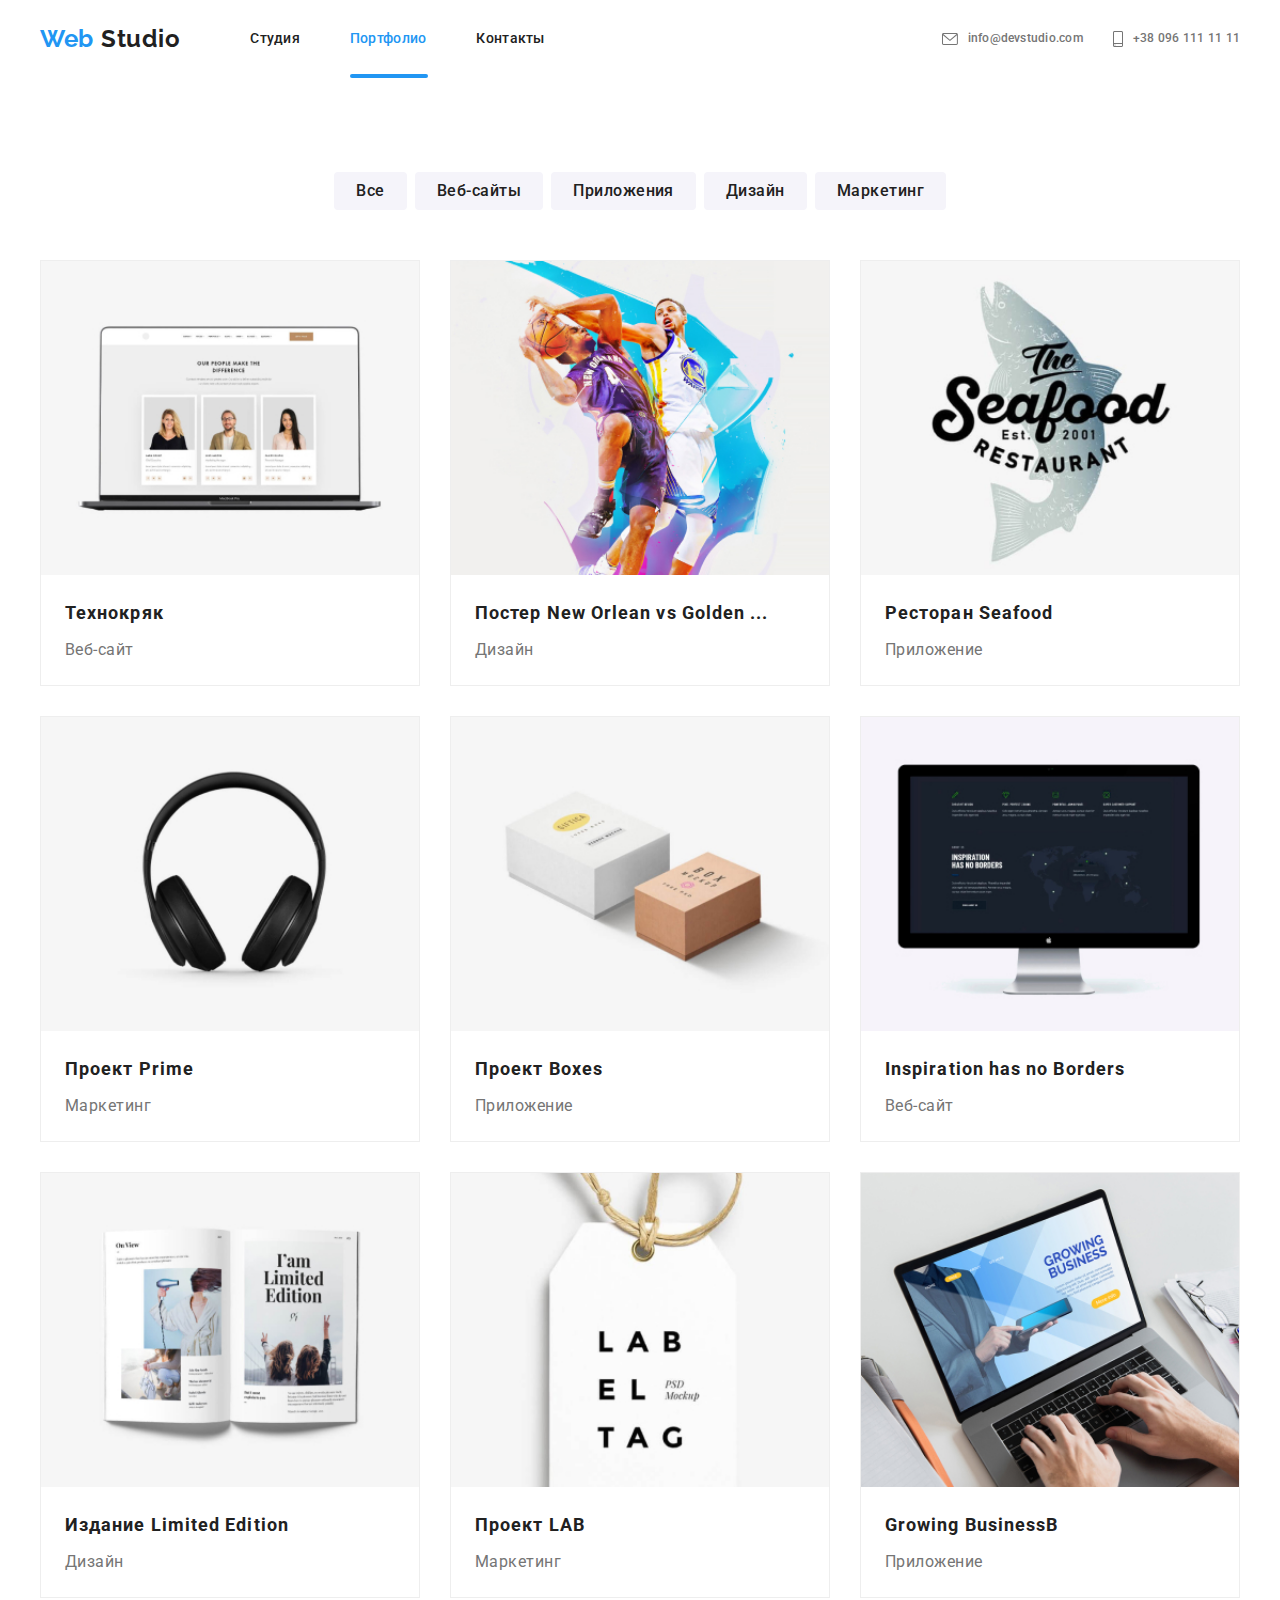
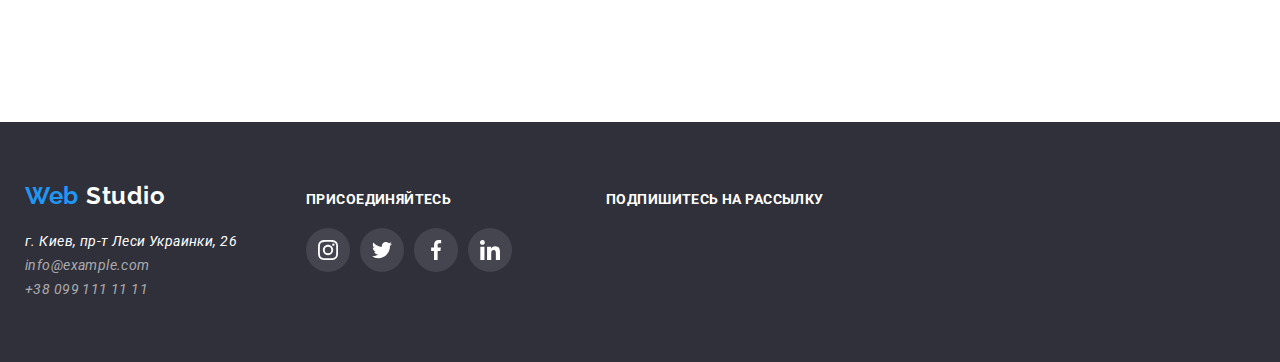
==== portfolio.html @ 76b2c0dd "сделано меню подчеркивание в меню навигации" ====
<!DOCTYPE html>
<html lang="ru">
  <head>
    <meta charset="UTF-8" />
    <meta name="viewport" content="width=device-width, initial-scale=1.0" />
    <title>Портфолио</title>
    <link
      href="https://fonts.googleapis.com/css2?family=Raleway:wght@700&family=Roboto:wght@400;500;700;900&display=swap"
      rel="stylesheet"
    />
    <link rel="stylesheet" href="./css/normalize.css" />
    <link rel="stylesheet" href="./css/style.css" />
  </head>

  <body>
    <header>
      <div class="container nav-container">
        <nav class="navigation">
          <a class="link logo" href="/">
            <span class="logo-start">Web</span>
            <span class="logo-end">Studio</span>
          </a>
          <ul class="list nav-list">
            <li class="nav-list-item">
              <a class="link nav-list-link " href="./">Студия</a>
            </li>
            <li class="nav-list-item">
              <a class="link nav-list-link current-link-portfolio" href="">Портфолио</a>
            </li>
            <li class="nav-list-item">
              <a class="link nav-list-link" href="">Контакты</a>
            </li>
          </ul>
        </nav>
        <div class="menu-links">
          <a class="link contacts" href="mailto:info@devstudio.com">
            <svg class="icon-male">
              <use href="./images/icons/sprite.svg#icon-envelope" </use>
            </svg>
            info@devstudio.com</a>
          <a class="link contacts" href="callto:+380961111111"><svg class="icon-tel">
              <use href="./images/icons/sprite.svg#icon-smartphone" </use>
            </svg>
        
            +38 096 111 11 11</a>
        </div>
      </div>
    </header>
    <main>
      <section class="section">
        <div class="container">
        <h1 hidden class="page-title">Портфолио</h1>
        <div class="button-section">
          <ul class="list button-list">
            <li class="button-list-item"><button class="button">Все</button></li>
            <li class="button-list-item"><button class="button">Веб-сайты</button></li>
            <li class="button-list-item"><button class="button">Приложения</button></li>
            <li class="button-list-item"><button class="button">Дизайн</button></li>
            <li class="button-list-item"><button class="button">Маркетинг</button></li>
          </ul>
        </div>
        <div>
          <ul class="list section-list">
            <li class="portfolio-list-item">
              <a class="project-link" href="#">
                <img class="img" src="./images/project1.jpg" width="370" alt="Фото проэкта" />
                <h2 class="projects-title">Технокряк</h2>
                <p class="project-name">Веб-сайт</p>
                <p hidden class="project-description">
                  Технокряк это современная площадка распространения
                  коронавируса. Компании используют эту платформу для цифрового
                  шпионажа и атак на защищённые сервера конкурентов.
                </p></a
              >
            </li>
            <li class="portfolio-list-item">
              <a class="project-link" href="#">
                <img class="img" src="./images/project2.jpg" alt="Фото проэкта" />
                <h2 class="projects-title">Постер New Orlean vs Golden ...</h2>
                <p class="project-name">Дизайн</p>
                <p hidden class="project-description">
                  Технокряк это современная площадка распространения
                  коронавируса. Компании используют эту платформу для цифрового
                  шпионажа и атак на защищённые сервера конкурентов.
                </p></a
              >
            </li>
            <li class="portfolio-list-item">
              <a class="project-link" href="#">
                <img class="img" src="./images/project3.jpg" alt="Фото проэкта" />
                <h2 class="projects-title">Ресторан Seafood</h2>
                <p class="project-name">Приложение</p>
                <p hidden class="project-description">
                  Технокряк это современная площадка распространения
                  коронавируса. Компании используют эту платформу для цифрового
                  шпионажа и атак на защищённые сервера конкурентов.
                </p></a
              >
            </li>
            <li class="portfolio-list-item">
              <a class="project-link" href="#">
                <img class="img" src="./images/project4.jpg" alt="Фото проэкта" />
                <h2 class="projects-title">Проект Prime</h2>
                <p class="project-name">Маркетинг</p>
                <p hidden class="project-description">
                  Технокряк это современная площадка распространения
                  коронавируса. Компании используют эту платформу для цифрового
                  шпионажа и атак на защищённые сервера конкурентов.
                </p></a
              >
            </li>
            <li class="portfolio-list-item">
              <a class="project-link" href="#">
                <img class="img" src="./images/project5.jpg" alt="Фото проэкта" />
                <h2 class="projects-title">Проект Boxes</h2>
                <p class="project-name">Приложение</p>
                <p hidden class="project-description">
                  Технокряк это современная площадка распространения
                  коронавируса. Компании используют эту платформу для цифрового
                  шпионажа и атак на защищённые сервера конкурентов.
                </p></a
              >
            </li>
            <li class="portfolio-list-item">
              <a class="project-link" href="#">
                <img class="img" src="./images/project6.jpg" alt="Фото проэкта" />
                <h2 class="projects-title">Inspiration has no Borders</h2>
                <p class="project-name">Веб-сайт</p>
                <p hidden class="project-description">
                  Технокряк это современная площадка распространения
                  коронавируса. Компании используют эту платформу для цифрового
                  шпионажа и атак на защищённые сервера конкурентов.
                </p></a
              >
            </li>
            <li class="portfolio-list-item">
              <a class="project-link" href="#">
                <img class="img" src="./images/project7.jpg" alt="Фото проэкта" />
                <h2 class="projects-title">Издание Limited Edition</h2>
                <p class="project-name">Дизайн</p>
                <p hidden class="project-description">
                  Технокряк это современная площадка распространения
                  коронавируса. Компании используют эту платформу для цифрового
                  шпионажа и атак на защищённые сервера конкурентов.
                </p></a
              >
            </li>
            <li class="portfolio-list-item">
              <a class="project-link" href="#">
                <img class="img" src="./images/project8.jpg" alt="Фото проэкта" />
                <h2 class="projects-title">Проект LAB</h2>
                <p class="project-name">Маркетинг</p>
                <p hidden class="project-description">
                  Технокряк это современная площадка распространения
                  коронавируса. Компании используют эту платформу для цифрового
                  шпионажа и атак на защищённые сервера конкурентов.
                </p></a
              >
            </li>
            <li class="portfolio-list-item">
              <a class="project-link" href="#">
                <img class="img" src="./images/project9.jpg" alt="Фото проэкта" width="370"/>
                <h2 class="projects-title">Growing BusinessB</h2>
                <p class="project-name">Приложение</p>
                <p hidden class="project-description">
                  Технокряк это современная площадка распространения
                  коронавируса. Компании используют эту платформу для цифрового
                  шпионажа и атак на защищённые сервера конкурентов.
                </p></a>
            </li>
          </ul>
        </div>
      </div>
      </section>
    </main>
    <footer class="footer ">
      <div class="container section-list footer-box">
        <div class=" adress-box">
          <a class="link logo-footer" href="/">
            <span class="logo-start">Web</span>
            <span class="logo-end-footer">Studio</span>
          </a>
          <address class="footer-contacts">
            <span class="adress"> г. Киев, пр-т Леси Украинки, 26 </span><br />
            info@example.com <br />
            +38 099 111 11 11
          </address>
        </div>
        <div class=" join-box">
          <p class="join ">присоединяйтесь</p>
          <ul class="list section-list social-networks-list">
            <li class="social-networks">
              <a class="social-network-footer" href="https://www.instagram.com" aria-label="Ссылка на Instagram">
                <svg class="social-icons-footer" width="20" height="20">
                  <use href="./images/icons/sprite.svg#icon-instagram" </use>
                </svg></a>
            </li>
            <li class="social-networks">
              <a class="social-network-footer" href="https://www.twitter.com" aria-label="Ссылка на Twitter"><svg
                  class="social-icons-footer" width="20" height="20">
                  <use href="./images/icons/sprite.svg#icon-twitter" </use>
                </svg></a>
            </li>
            <li class="social-networks">
              <a class="social-network-footer" href="https://www.facebook.com" aria-label="Ссылка на Facebook"><svg
                  class="social-icons-footer" width="20" height="20">
                  <use href="./images/icons/sprite.svg#icon-facebook" </use>
                </svg></a>
            </li>
            <li class="social-networks">
              <a class="social-network-footer" href="https://www.linkedin.com" aria-label="Ссылка на Linkedin"><svg
                  class="social-icons-footer" width="20" height="20">
                  <use href="./images/icons/sprite.svg#icon-linkedin" </use>
                </svg></a>
            </li>
          </ul>
        </div>
        <div class="join-form">
          <p class="join">Подпишитесь на рассылку</p>
        </div>
      </div>
    </footer>
  </body>
</html>
---- css/style.css ----
/*font-family: "Raleway", sans-serif;
font-family: "Roboto", sans-serif;*/
:root {
  --primary-text-color: #757575;
  --title-text-color: #212121;
  --accent-color: #2196f3;
  --primary-white-color: #ffffff;
  --footer-contacts-color: rgba(255, 255, 255, 0.6);
  --footer-socialnetworks-color: rgba(255, 255, 255, 0.1);
  --footer-background-color: #2f303a;
  --activity-background-color: rgba(47, 48, 58, 0.8);
  --background-button-color: #f5f4fa;
  --ovelay-bgrimage-color: rgba(47, 48, 58, 0.4);
}
html {
  box-sizing: border-box;
}
*,
*::before,
*::after {
  box-sizing: inherit;
}

/*Общие*/

body {
  font-family: Roboto, sans-serif;
  background-color: var(--primary-white-color);
  color: var(--primary-text-color);
  text-decoration: none;
  font-style: normal;
  font-weight: 400;
  font-size: 14px;
  line-height: 1.71;
}

.list {
  padding: 0;
  margin: 0;

  list-style: none;
}
.link {
  margin: 0;
  padding: 0;
  text-decoration: none;
  color: var(--primary-text-color);
}
.link:hover,
.link:focus {
  color: var(--accent-color);
  fill: var(--accent-color);
}
.container {
  width: 1230px;
  margin-right: auto;
  margin-left: auto;
  padding-left: 15px;
  padding-right: 15px;
}
.section {
  padding: 94px 0;
}
/*Хедер*/
.nav-container {
  display: flex;
  align-items: center;
}
.nav-list,
.navigation {
  display: flex;
  align-items: center;
}

.nav-list .nav-list-item + .nav-list-item {
  margin-left: 50px;
}
.nav-list-item:first-child {
  margin-left: 70px;
}
.logo {
  padding: 25px 0;
  font-family: "Raleway", sans-serif;
  font-weight: 700;
  font-size: 24px;
  line-height: 1.17;
  letter-spacing: 0.03em;
}
.logo-start {
  color: var(--accent-color);
}
.logo-end {
  color: var(--title-text-color);
}

.nav-list-link {
  font-weight: 500;
  font-size: 14px;
  line-height: 1.14;
  letter-spacing: 0.02em;
  color: var(--title-text-color);
}
.nav-list-item {
  position: relative;
}
.current-link {
  color: var(--accent-color);
}
.current-link::after {
  content: "";
  position: absolute;
  transform: translateY(27px);

  width: 48px;
  height: 4px;
  bottom: 0px;
  left: 0px;
  background-color: var(--accent-color);
  border-radius: 2px;

  transition: 500ms cubic-bezier(0.4, 0, 0.2, 1);
}
.current-link-portfolio::after {
  content: "";
  position: absolute;
  transform: translateY(27px);

  width: 78px;
  height: 4px;
  bottom: 0px;
  left: 0px;
  background-color: var(--accent-color);
  border-radius: 2px;
  transition: 500ms cubic-bezier(0.4, 0, 0.2, 1);
}
.current-link-portfolio {
  color: var(--accent-color);
}

.contacts {
  display: inline-flex;
  font-weight: 500;
  font-size: 12px;
  line-height: 1.16;
  letter-spacing: 0.02em;
  align-items: center;
}
.icon-male {
  height: 12px;
  width: 16px;
  margin-right: 10px;
  fill: currentColor;
}
.icon-tel {
  width: 10px;
  height: 16px;
  margin-right: 10px;
  fill: currentColor;
}

.menu-links .contacts + .contacts {
  margin-left: 30px;
}
.menu-links {
  display: flex;
  margin-left: auto;
  align-items: center;
}

/*Герой*/

.hero {
  background-image: linear-gradient(
      var(--ovelay-bgrimage-color) 100%,
      var(--ovelay-bgrimage-color) 100%
    ),
    url(../images/bgimg.jpg);
  padding: 200px 0;
  text-align: center;
}
.page-title {
  margin-top: 0;
  margin-bottom: 30px;
  font-weight: 900;
  font-size: 44px;
  line-height: 1.36;
  text-align: center;
  letter-spacing: 0.06em;
  text-transform: uppercase;
  color: var(--primary-white-color);
}
.hero-btn {
  display: inline-block;
  min-width: 200px;
  padding: 10px 32px;
  font-weight: 700;
  font-size: 16px;
  line-height: 1.875;
  text-align: center;
  letter-spacing: 0.06em;
  color: var(--primary-white-color);
  border-radius: 4px;
  border-color: transparent;
  background-color: var(--accent-color);
  border: 0px;
  cursor: pointer;
}

/*Секция "Особенности"*/
.features {
  padding: 94px 0px 0px;
}
.section-title {
  margin-bottom: 50px;
  margin-top: 0;
  color: var(--title-text-color);
  font-weight: 700;
  font-size: 28px;
  line-height: 1.18;
  text-align: center;
  letter-spacing: 0.03em;
}
.section-list {
  display: flex;
  flex-wrap: wrap;
}
.section-list-item {
  width: calc((100% - 30px * 3) / 4);
  margin-right: 30px;
  background-color: var(--primary-white-color);
}

.section-list-item:nth-child(4n) {
  margin-right: 0px;
}

.title {
  margin-top: 0;
  margin-bottom: 10px;
  font-weight: 700;
  font-size: 14px;
  line-height: 1.14;
  letter-spacing: 0.03em;
  text-transform: uppercase;
  color: var(--title-text-color);
}
.section-img {
  margin-bottom: 30px;
}
.section-description {
  margin: 0 0;
  font-size: 14px;
  line-height: 1.71;
  letter-spacing: 0.03em;
}

.icon-block {
  display: flex;
  height: 120px;
  width: 270px;
  justify-content: center;
  align-items: center;
  background-color: var(--background-button-color);
  margin-bottom: 20px;
}

/*Секция "Чем мы занимаемся"*/
.activity {
  text-align: center;
  margin-bottom: 0;
  color: var(--primary-white-color);
  background-color: var(--activity-background-color);
}

.list-item-section {
  width: calc((100% - 30px * 2) / 3);
  margin-right: 30px;
}
.list-item-section:nth-child(3n) {
  margin-right: 0px;
}
.list-item-section {
  width: 370px;
  height: 294px;
}
.list-item-section > img {
  display: block;
  height: 100%;
  width: 100%;
  object-fit: contain;
}
/*Секция "Наша команда"*/
.section-team {
  background-color: var(--background-button-color);
}
.person-name {
  margin-top: 30px;
  margin-bottom: 10px;
  text-align: center;
  font-weight: 500;
  font-size: 16px;
  line-height: 1.19;
  letter-spacing: 0.03em;
  color: var(--title-text-color);
}
.profesion {
  text-align: center;
  margin-top: 0;
  margin-bottom: 16px;
  font-size: 16px;
  line-height: 1.19;
  letter-spacing: 0.03em;
}
.section-list .social-networks + .social-networks {
  margin-left: 10px;
  text-align: center;
}
.social-networks {
  margin-bottom: 30px;
}
.social-network-item {
  display: inline-flex;
  justify-content: center;
  align-items: center;
  height: 44px;
  width: 44px;
  background-color: var(--primary-white-color);
  border-radius: 50%;
  fill: var(--primary-text-color);
}
.social-network-item:hover,
.social-network-item:focus {
  background-color: var(--accent-color);
  fill: var(--primary-white-color);
}
.team-item {
  width: 270px;
  box-shadow: 0px 1px 3px rgba(0, 0, 0, 0.12), 0px 1px 1px rgba(0, 0, 0, 0.14),
    0px 2px 1px rgba(0, 0, 0, 0.2);
  border-radius: 0px 0px 4px 4px;
}
.team-item > img {
  display: block;
  object-fit: contain;
}
.social-networks-list {
  justify-content: center;
}

/*секция "Постянные клиенты"*/
.section-list-clients {
  width: calc((100% - 30px * 5) / 6);
  margin-right: 30px;
}

.section-list-clients:nth-child(6n) {
  margin-right: 0px;
}

.clients-link {
  display: flex;
  justify-content: center;
  align-items: center;
  width: 170px;
  height: 90px;
  border: 1px solid var(--primary-text-color);
  border-radius: 4px;
}
.clients-link:hover,
.clients-link:focus {
  border-color: var(--accent-color);
}

.clients {
  fill: currentColor;
}
/*Секция "Футер"*/
.footer {
  background-color: var(--footer-background-color);
}
.footer-box {
  align-items: baseline;
  padding: 60px 0;
}
.join-box {
  margin-right: 94px;
}
.logo-footer {
  display: block;
  margin-bottom: 20px;
  padding: 0px;
  font-family: "Raleway", sans-serif;
  font-weight: 700;
  font-size: 24px;
  line-height: 1.17;
  letter-spacing: 0.03em;
}
.logo-end-footer {
  color: var(--primary-white-color);
}
.social-network-footer {
  display: inline-flex;
  justify-content: center;
  align-items: center;
  height: 44px;
  width: 44px;
  background-color: var(--footer-socialnetworks-color);
  border-radius: 50%;
}
.social-network-footer:hover,
.social-network-footer:focus {
  background-color: var(--accent-color);
}
.social-icons-footer {
  fill: var(--primary-white-color);
}
.footer-contacts {
  font-weight: 400;
  font-size: 14px;
  line-height: 1.71;
  letter-spacing: 0.03em;
  color: rgba(255, 255, 255, 0.6);
}
.adress {
  color: var(--primary-white-color);
}
.adress-box {
  margin-right: 69px;
}
.join {
  margin-top: 0px;
  margin-bottom: 20px;
  font-weight: 700;
  font-size: 14px;
  line-height: 1.14;
  letter-spacing: 0.03em;
  text-transform: uppercase;
  color: var(--primary-white-color);
}
/*Страница "Портфолио"*/
.button {
  display: block;
  min-width: 73px;
  padding: 6px 22px;
  border-radius: 4px;
  border-style: none;
  border-color: transparent;
  font-weight: 500;
  font-size: 16px;
  line-height: 1.625;
  text-align: center;
  letter-spacing: 0.03em;
  color: var(--title-text-color);
  background-color: var(--background-button-color);
}
.button:hover,
.button:focus {
  background-color: var(--accent-color);
  color: var(--primary-white-color);
  box-shadow: 0px 3px 1px rgba(0, 0, 0, 0.1), 0px 1px 2px rgba(0, 0, 0, 0.08),
    0px 2px 2px rgba(0, 0, 0, 0.12);
}
.button-list {
  display: flex;
  justify-content: center;
}
.button-list .button-list-item:not(:last-child) {
  margin-right: 8px;
}
.button-section {
  margin-bottom: 50px;
}
.portfolio-list-item {
  width: calc((100% - 30px * 2) / 3);
  margin-right: 30px;
  margin-bottom: 30px;
  border: 1px solid #eeeeee;
}
.portfolio-list-item:nth-child(3n) {
  margin-right: 0px;
}
.portfolio-list-item:hover,
.portfolio-list-item:focus {
  border: 1px solid #eeeeee;
  box-shadow: 0px 1px 1px rgba(0, 0, 0, 0.12), 0px 4px 4px rgba(0, 0, 0, 0.06),
    1px 4px 6px rgba(0, 0, 0, 0.16);
}
.project-link {
  display: block;
  text-decoration: none;
  color: var(--primary-text-color);
}
.img {
  display: block;
  width: 100%;
  height: 100%;
}
.project-link :hover,
.project-link :focus {
  background-color: var(--accent-color);
  color: var(--primary-white-color);
}

.projects-title {
  margin-top: 20px;
  margin-bottom: 4px;
  margin-left: 24px;
  margin-right: 24px;
  font-weight: 700d;
  font-size: 18px;
  line-height: 2;
  letter-spacing: 0.06em;
  color: var(--title-text-color);
}

.project-name {
  margin-top: 0px;
  margin-bottom: 20px;
  margin-left: 24px;
  margin-right: 24px;
  font-size: 16px;
  line-height: 1.875;
  letter-spacing: 0.03em;
}

.project-description {
  font-size: 18px;
  line-height: 1.56;
  letter-spacing: 0.03em;
}
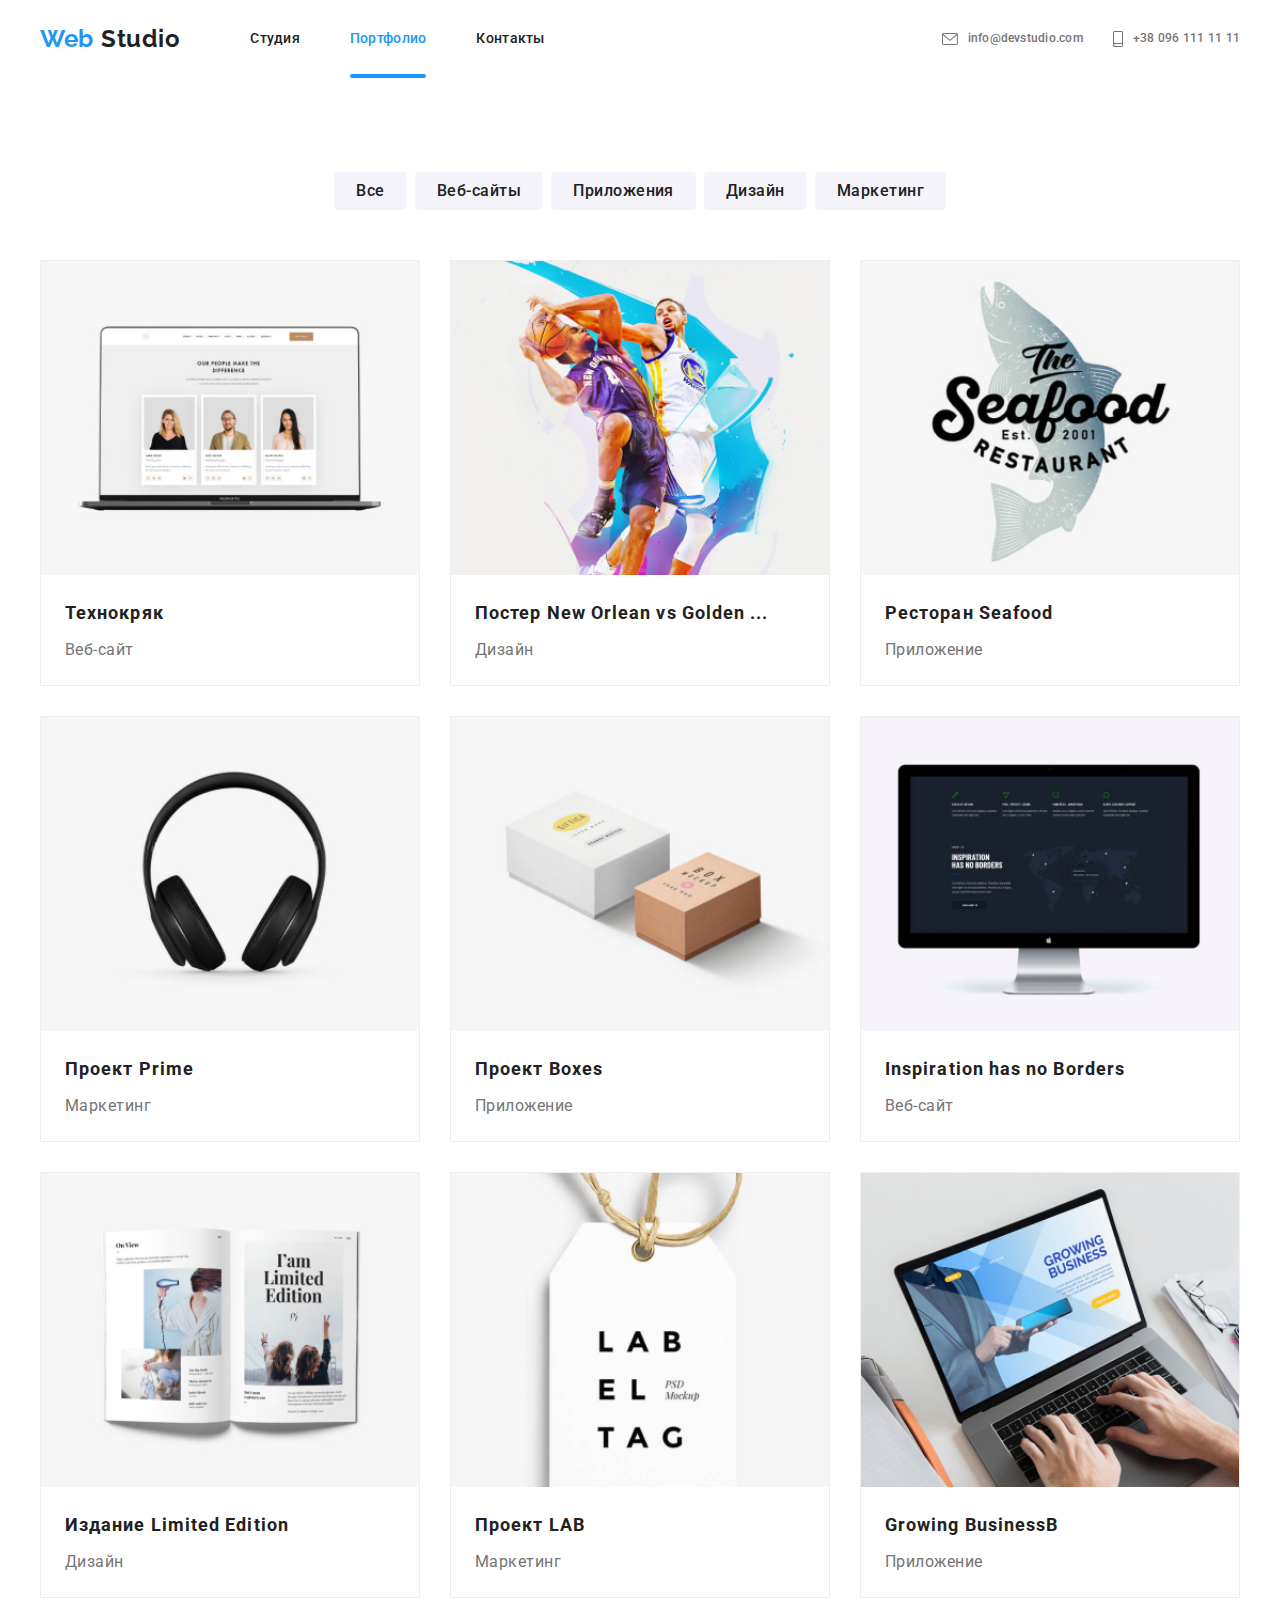
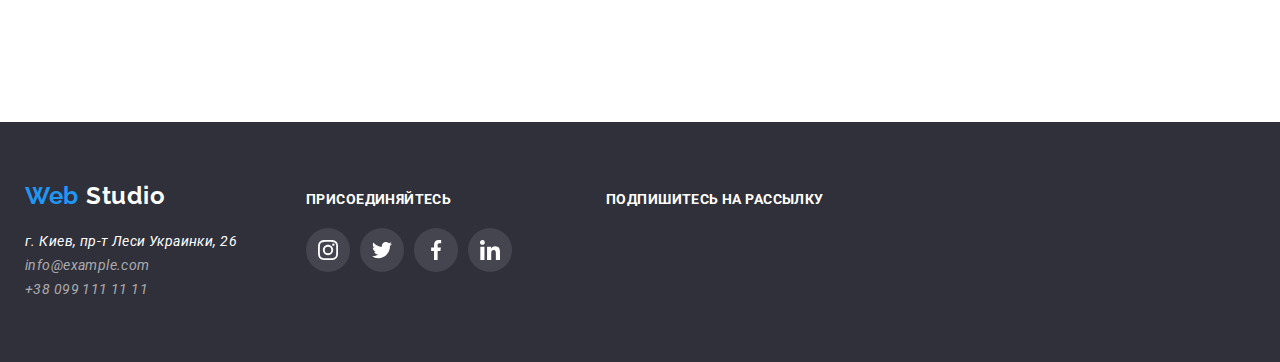
==== commit 3291df76: "добавлена анимация технокряк" ====
--- a/portfolio.html
+++ b/portfolio.html
@@ -25,7 +25,7 @@
               <a class="link nav-list-link " href="./">Студия</a>
             </li>
             <li class="nav-list-item">
-              <a class="link nav-list-link current-link-portfolio" href="">Портфолио</a>
+              <a class="link nav-list-link current-link" href="">Портфолио</a>
             </li>
             <li class="nav-list-item">
               <a class="link nav-list-link" href="">Контакты</a>
@@ -63,14 +63,16 @@
           <ul class="list section-list">
             <li class="portfolio-list-item">
               <a class="project-link" href="#">
+                <div class="overlay">
                 <img class="img" src="./images/project1.jpg" width="370" alt="Фото проэкта" />
+                <p class="project-description">
+                  Технокряк это современная площадка распространения
+                  коронавируса. Компании используют эту платформу для цифрового
+                  шпионажа и атак на защищённые сервера конкурентов.
+                </p></div>
                 <h2 class="projects-title">Технокряк</h2>
                 <p class="project-name">Веб-сайт</p>
-                <p hidden class="project-description">
-                  Технокряк это современная площадка распространения
-                  коронавируса. Компании используют эту платформу для цифрового
-                  шпионажа и атак на защищённые сервера конкурентов.
-                </p></a
+                </a
               >
             </li>
             <li class="portfolio-list-item">
--- a/css/style.css
+++ b/css/style.css
@@ -11,6 +11,7 @@
   --activity-background-color: rgba(47, 48, 58, 0.8);
   --background-button-color: #f5f4fa;
   --ovelay-bgrimage-color: rgba(47, 48, 58, 0.4);
+  --overlay-color: rgba(33, 150, 243, 0.9);
 }
 html {
   box-sizing: border-box;
@@ -50,6 +51,7 @@
 .link:focus {
   color: var(--accent-color);
   fill: var(--accent-color);
+  transition: 250ms cubic-bezier(0.4, 0, 0.2, 1);
 }
 .container {
   width: 1230px;
@@ -110,31 +112,13 @@
   content: "";
   position: absolute;
   transform: translateY(27px);
-
-  width: 48px;
+  display: block;
+  width: 100%;
   height: 4px;
   bottom: 0px;
   left: 0px;
   background-color: var(--accent-color);
   border-radius: 2px;
-
-  transition: 500ms cubic-bezier(0.4, 0, 0.2, 1);
-}
-.current-link-portfolio::after {
-  content: "";
-  position: absolute;
-  transform: translateY(27px);
-
-  width: 78px;
-  height: 4px;
-  bottom: 0px;
-  left: 0px;
-  background-color: var(--accent-color);
-  border-radius: 2px;
-  transition: 500ms cubic-bezier(0.4, 0, 0.2, 1);
-}
-.current-link-portfolio {
-  color: var(--accent-color);
 }
 
 .contacts {
@@ -266,13 +250,21 @@
 
 /*Секция "Чем мы занимаемся"*/
 .activity {
-  text-align: center;
+  position: absolute;
+  display: flex;
+  align-items: center;
+  justify-content: center;
+  bottom: 0px;
+  left: 0px;
+  width: 370px;
+  height: 70px;
   margin-bottom: 0;
   color: var(--primary-white-color);
   background-color: var(--activity-background-color);
 }
 
 .list-item-section {
+  position: relative;
   width: calc((100% - 30px * 2) / 3);
   margin-right: 30px;
 }
@@ -327,6 +319,7 @@
   background-color: var(--primary-white-color);
   border-radius: 50%;
   fill: var(--primary-text-color);
+  transition: 250ms cubic-bezier(0.4, 0, 0.2, 1);
 }
 .social-network-item:hover,
 .social-network-item:focus {
@@ -365,6 +358,7 @@
   height: 90px;
   border: 1px solid var(--primary-text-color);
   border-radius: 4px;
+  transition: 250ms cubic-bezier(0.4, 0, 0.2, 1);
 }
 .clients-link:hover,
 .clients-link:focus {
@@ -406,6 +400,7 @@
   width: 44px;
   background-color: var(--footer-socialnetworks-color);
   border-radius: 50%;
+  transition: 250ms cubic-bezier(0.4, 0, 0.2, 1);
 }
 .social-network-footer:hover,
 .social-network-footer:focus {
@@ -452,6 +447,7 @@
   letter-spacing: 0.03em;
   color: var(--title-text-color);
   background-color: var(--background-button-color);
+  transition: 250ms cubic-bezier(0.4, 0, 0.2, 1);
 }
 .button:hover,
 .button:focus {
@@ -471,36 +467,35 @@
   margin-bottom: 50px;
 }
 .portfolio-list-item {
+  display: block;
   width: calc((100% - 30px * 2) / 3);
   margin-right: 30px;
   margin-bottom: 30px;
   border: 1px solid #eeeeee;
+  transition: 250ms cubic-bezier(0.4, 0, 0.2, 1);
 }
 .portfolio-list-item:nth-child(3n) {
   margin-right: 0px;
 }
-.portfolio-list-item:hover,
-.portfolio-list-item:focus {
-  border: 1px solid #eeeeee;
-  box-shadow: 0px 1px 1px rgba(0, 0, 0, 0.12), 0px 4px 4px rgba(0, 0, 0, 0.06),
-    1px 4px 6px rgba(0, 0, 0, 0.16);
-}
+
 .project-link {
   display: block;
   text-decoration: none;
   color: var(--primary-text-color);
+  transition: 250ms cubic-bezier(0.4, 0, 0.2, 1);
 }
 .img {
   display: block;
   width: 100%;
   height: 100%;
 }
-.project-link :hover,
-.project-link :focus {
-  background-color: var(--accent-color);
-  color: var(--primary-white-color);
-}
-
+
+.overlay {
+  position: relative;
+  width: 100%;
+  height: 100%;
+  overflow: hidden;
+}
 .projects-title {
   margin-top: 20px;
   margin-bottom: 4px;
@@ -524,7 +519,29 @@
 }
 
 .project-description {
+  position: absolute;
+  top: 0;
+  right: 0;
+  bottom: 0;
+  left: 0;
+  margin: 0;
   font-size: 18px;
   line-height: 1.56;
   letter-spacing: 0.03em;
-}
+  background-color: var(--overlay-color);
+  width: 100%;
+  height: 100%;
+  color: var(--primary-white-color);
+  padding: 63px 24px;
+  transform: translateY(315px);
+  transition: transform 250ms cubic-bezier(0.4, 0, 0.2, 1);
+}
+.portfolio-list-item:hover .project-description {
+  transform: translateY(0px);
+}
+.portfolio-list-item:hover,
+.portfolio-list-item:focus {
+  border: 1px solid #eeeeee;
+  box-shadow: 0px 1px 1px rgba(0, 0, 0, 0.12), 0px 4px 4px rgba(0, 0, 0, 0.06),
+    1px 4px 6px rgba(0, 0, 0, 0.16);
+}
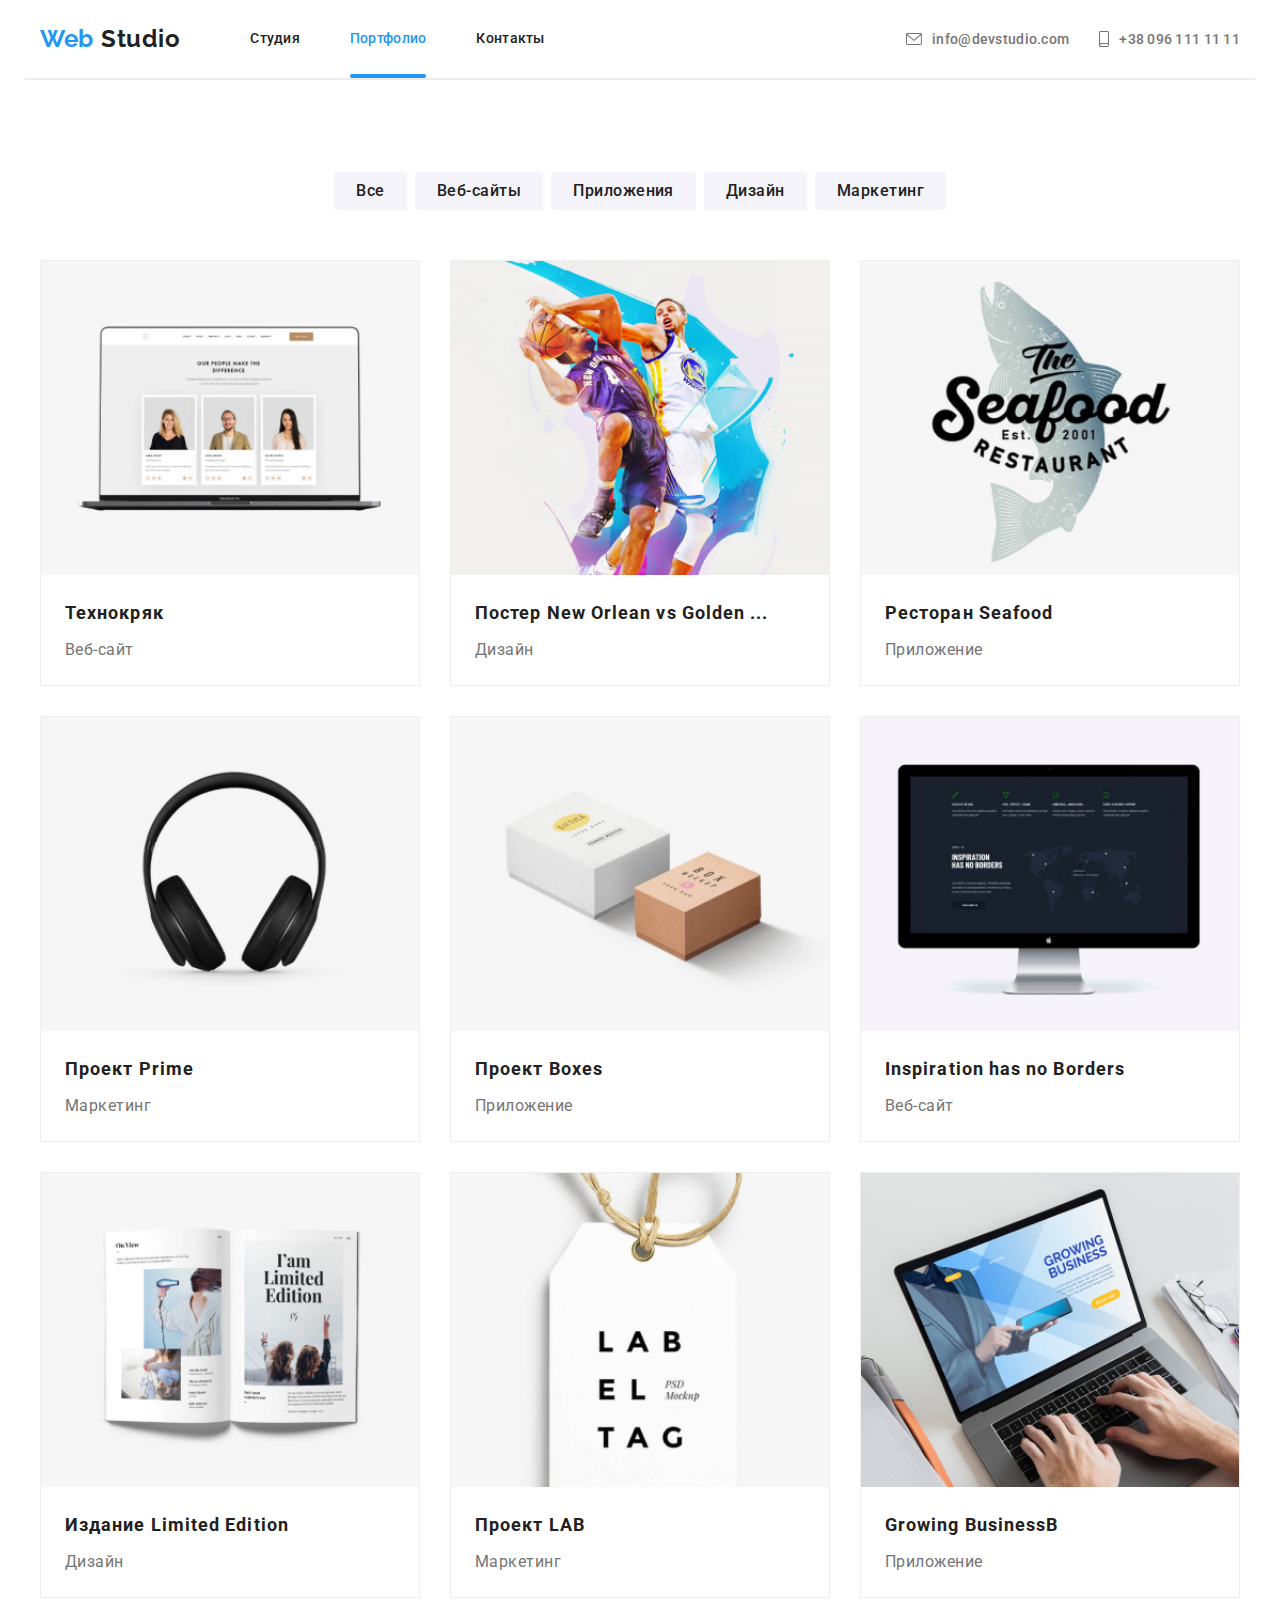
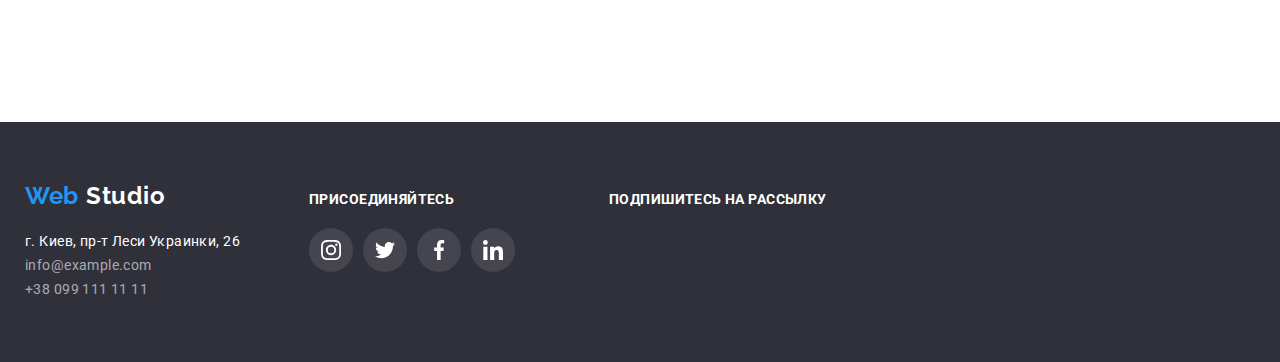
==== commit 97486cb7: "добавлена линия" ====
--- a/portfolio.html
+++ b/portfolio.html
@@ -14,7 +14,7 @@
 
   <body>
     <header>
-      <div class="container nav-container">
+      <div class="container nav-container header-line">
         <nav class="navigation">
           <a class="link logo" href="/">
             <span class="logo-start">Web</span>
@@ -77,98 +77,127 @@
             </li>
             <li class="portfolio-list-item">
               <a class="project-link" href="#">
+                <div class="overlay">
                 <img class="img" src="./images/project2.jpg" alt="Фото проэкта" />
+              <p  class="project-description">
+                Технокряк это современная площадка распространения
+                коронавируса. Компании используют эту платформу для цифрового
+                шпионажа и атак на защищённые сервера конкурентов.
+              </p></div>
                 <h2 class="projects-title">Постер New Orlean vs Golden ...</h2>
                 <p class="project-name">Дизайн</p>
-                <p hidden class="project-description">
+                </a
+              >
+            </li>
+            <li class="portfolio-list-item">
+              <a class="project-link" href="#">
+                <div class="overlay">
+                <img class="img" src="./images/project3.jpg" alt="Фото проэкта" />
+                <p class="project-description">
                   Технокряк это современная площадка распространения
                   коронавируса. Компании используют эту платформу для цифрового
                   шпионажа и атак на защищённые сервера конкурентов.
-                </p></a
-              >
-            </li>
-            <li class="portfolio-list-item">
-              <a class="project-link" href="#">
-                <img class="img" src="./images/project3.jpg" alt="Фото проэкта" />
+                </p>
+                </div>
                 <h2 class="projects-title">Ресторан Seafood</h2>
                 <p class="project-name">Приложение</p>
-                <p hidden class="project-description">
+                </a
+              >
+            </li>
+            <li class="portfolio-list-item">
+              <a class="project-link" href="#">
+                <div class="overlay">
+                  <img class="img" src="./images/project4.jpg" alt="Фото проэкта" />
+                  <p class="project-description">
+                    Технокряк это современная площадка распространения
+                    коронавируса. Компании используют эту платформу для цифрового
+                    шпионажа и атак на защищённые сервера конкурентов.
+                  </p>
+                </div>
+                
+                <h2 class="projects-title">Проект Prime</h2>
+                <p class="project-name">Маркетинг</p>
+                </a
+              >
+            </li>
+            <li class="portfolio-list-item">
+              <a class="project-link" href="#">
+                <div class="overlay">
+                  <img class="img" src="./images/project5.jpg" alt="Фото проэкта" />
+                  <p class="project-description">
+                    Технокряк это современная площадка распространения
+                    коронавируса. Компании используют эту платформу для цифрового
+                    шпионажа и атак на защищённые сервера конкурентов.
+                  </p>
+                </div>
+                
+                <h2 class="projects-title">Проект Boxes</h2>
+                <p class="project-name">Приложение</p>
+                </a
+              >
+            </li>
+            <li class="portfolio-list-item">
+              <a class="project-link" href="#">
+                <div class="overlay">
+                <img class="img" src="./images/project6.jpg" alt="Фото проэкта" />
+                <p class="project-description">
                   Технокряк это современная площадка распространения
                   коронавируса. Компании используют эту платформу для цифрового
                   шпионажа и атак на защищённые сервера конкурентов.
-                </p></a
-              >
-            </li>
-            <li class="portfolio-list-item">
-              <a class="project-link" href="#">
-                <img class="img" src="./images/project4.jpg" alt="Фото проэкта" />
-                <h2 class="projects-title">Проект Prime</h2>
-                <p class="project-name">Маркетинг</p>
-                <p hidden class="project-description">
-                  Технокряк это современная площадка распространения
-                  коронавируса. Компании используют эту платформу для цифрового
-                  шпионажа и атак на защищённые сервера конкурентов.
-                </p></a
-              >
-            </li>
-            <li class="portfolio-list-item">
-              <a class="project-link" href="#">
-                <img class="img" src="./images/project5.jpg" alt="Фото проэкта" />
-                <h2 class="projects-title">Проект Boxes</h2>
-                <p class="project-name">Приложение</p>
-                <p hidden class="project-description">
-                  Технокряк это современная площадка распространения
-                  коронавируса. Компании используют эту платформу для цифрового
-                  шпионажа и атак на защищённые сервера конкурентов.
-                </p></a
-              >
-            </li>
-            <li class="portfolio-list-item">
-              <a class="project-link" href="#">
-                <img class="img" src="./images/project6.jpg" alt="Фото проэкта" />
+                </p>
+                </div>
+                
                 <h2 class="projects-title">Inspiration has no Borders</h2>
                 <p class="project-name">Веб-сайт</p>
-                <p hidden class="project-description">
-                  Технокряк это современная площадка распространения
-                  коронавируса. Компании используют эту платформу для цифрового
-                  шпионажа и атак на защищённые сервера конкурентов.
-                </p></a
-              >
-            </li>
-            <li class="portfolio-list-item">
-              <a class="project-link" href="#">
-                <img class="img" src="./images/project7.jpg" alt="Фото проэкта" />
+                </a
+              >
+            </li>
+            <li class="portfolio-list-item">
+              <a class="project-link" href="#">
+                <div class="overlay">
+                  <img class="img" src="./images/project7.jpg" alt="Фото проэкта" />
+                  <p class="project-description">
+                    Технокряк это современная площадка распространения
+                    коронавируса. Компании используют эту платформу для цифрового
+                    шпионажа и атак на защищённые сервера конкурентов.
+                  </p>
+                </div>
+                
                 <h2 class="projects-title">Издание Limited Edition</h2>
                 <p class="project-name">Дизайн</p>
-                <p hidden class="project-description">
-                  Технокряк это современная площадка распространения
-                  коронавируса. Компании используют эту платформу для цифрового
-                  шпионажа и атак на защищённые сервера конкурентов.
-                </p></a
-              >
-            </li>
-            <li class="portfolio-list-item">
-              <a class="project-link" href="#">
-                <img class="img" src="./images/project8.jpg" alt="Фото проэкта" />
+                </a
+              >
+            </li>
+            <li class="portfolio-list-item">
+              <a class="project-link" href="#">
+                <div class="overlay">
+                  <img class="img" src="./images/project8.jpg" alt="Фото проэкта" />
+                  <p class="project-description">
+                    Технокряк это современная площадка распространения
+                    коронавируса. Компании используют эту платформу для цифрового
+                    шпионажа и атак на защищённые сервера конкурентов.
+                  </p>
+                </div>
+                
                 <h2 class="projects-title">Проект LAB</h2>
                 <p class="project-name">Маркетинг</p>
-                <p hidden class="project-description">
-                  Технокряк это современная площадка распространения
-                  коронавируса. Компании используют эту платформу для цифрового
-                  шпионажа и атак на защищённые сервера конкурентов.
-                </p></a
-              >
-            </li>
-            <li class="portfolio-list-item">
-              <a class="project-link" href="#">
-                <img class="img" src="./images/project9.jpg" alt="Фото проэкта" width="370"/>
+                </a
+              >
+            </li>
+            <li class="portfolio-list-item">
+              <a class="project-link" href="#">
+                <div class="overlay">
+                  <img class="img" src="./images/project9.jpg" alt="Фото проэкта" />
+                  <p class="project-description">
+                    Технокряк это современная площадка распространения
+                    коронавируса. Компании используют эту платформу для цифрового
+                    шпионажа и атак на защищённые сервера конкурентов.
+                  </p>
+                </div>
+                
                 <h2 class="projects-title">Growing BusinessB</h2>
                 <p class="project-name">Приложение</p>
-                <p hidden class="project-description">
-                  Технокряк это современная площадка распространения
-                  коронавируса. Компании используют эту платформу для цифрового
-                  шпионажа и атак на защищённые сервера конкурентов.
-                </p></a>
+                </a>
             </li>
           </ul>
         </div>
@@ -222,5 +251,6 @@
         </div>
       </div>
     </footer>
+    
   </body>
 </html>
--- a/css/style.css
+++ b/css/style.css
@@ -12,6 +12,7 @@
   --background-button-color: #f5f4fa;
   --ovelay-bgrimage-color: rgba(47, 48, 58, 0.4);
   --overlay-color: rgba(33, 150, 243, 0.9);
+  --overlay-modal: rgba(0, 0, 0, 0.2);
 }
 html {
   box-sizing: border-box;
@@ -55,6 +56,7 @@
 }
 .container {
   width: 1230px;
+  position: relative;
   margin-right: auto;
   margin-left: auto;
   padding-left: 15px;
@@ -64,6 +66,7 @@
   padding: 94px 0;
 }
 /*Хедер*/
+
 .nav-container {
   display: flex;
   align-items: center;
@@ -94,7 +97,16 @@
 .logo-end {
   color: var(--title-text-color);
 }
-
+.header-line::after {
+  content: "";
+  position: absolute;
+  width: 100%;
+  transform: translateY(2px);
+
+  bottom: 0px;
+  left: 0px;
+  border: 1px solid #ececec;
+}
 .nav-list-link {
   font-weight: 500;
   font-size: 14px;
@@ -124,7 +136,7 @@
 .contacts {
   display: inline-flex;
   font-weight: 500;
-  font-size: 12px;
+  font-size: 14px;
   line-height: 1.16;
   letter-spacing: 0.02em;
   align-items: center;
@@ -412,6 +424,7 @@
 .footer-contacts {
   font-weight: 400;
   font-size: 14px;
+  font-style: normal;
   line-height: 1.71;
   letter-spacing: 0.03em;
   color: rgba(255, 255, 255, 0.6);
@@ -545,3 +558,42 @@
   box-shadow: 0px 1px 1px rgba(0, 0, 0, 0.12), 0px 4px 4px rgba(0, 0, 0, 0.06),
     1px 4px 6px rgba(0, 0, 0, 0.16);
 }
+/*Модальное окно*/
+.backdrop {
+  position: fixed;
+  top: 0;
+  left: 0;
+  right: 0;
+  bottom: 0;
+  background-color: var(--overlay-modal);
+  z-index: 1;
+  transform: scale(1);
+
+  transition: 2000ms cubic-bezier(0.4, 0, 0.2, 1);
+}
+.modal {
+  position: absolute;
+  top: 50%;
+  left: 50%;
+  transform: translate(-50%, -50%);
+  width: 100%;
+  max-width: 528px;
+  height: 581px;
+  background-color: var(--primary-white-color);
+}
+.close-modal {
+  position: absolute;
+  top: 8px;
+  right: 8px;
+  width: 30px;
+  height: 30px;
+  background: var(--primary-white-color);
+  border: 1px solid rgba(0, 0, 0, 0.1);
+  color: var(--title-text-color);
+  border-radius: 50%;
+}
+.is-hidden {
+  visibility: hidden;
+  pointer-events: none;
+  opacity: 0;
+}
